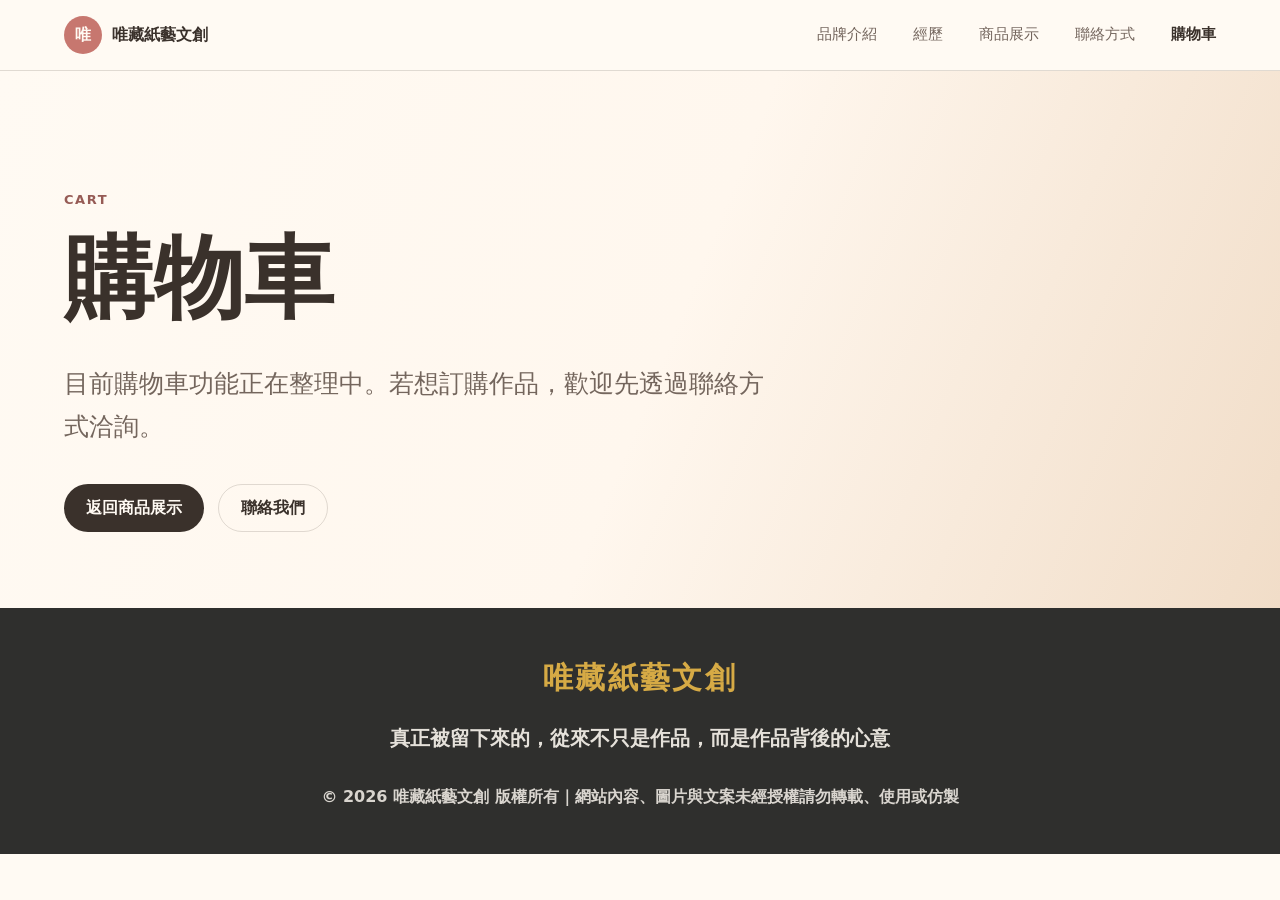
==== cart.html @ 9d41f766 "Add files via upload" ====
<!doctype html>
<html lang="zh-Hant">
  <head>
    <meta charset="utf-8" />
    <meta name="viewport" content="width=device-width, initial-scale=1" />
    <meta name="description" content="唯藏紙藝文創購物車頁面。" />
    <title>購物車｜唯藏紙藝文創</title>
    <link rel="stylesheet" href="./styles.css" />
  </head>
  <body>
    <header class="site-header">
      <a class="brand" href="./index.html#home"><span class="brand-mark">唯</span><span>唯藏紙藝文創</span></a>
      <nav class="site-nav" aria-label="主要導覽">
        <a href="./index.html#about">品牌介紹</a>
        <a href="./index.html#experience">經歷</a>
        <a href="./products.html">商品展示</a>
        <a href="./index.html#contact">聯絡方式</a>
        <a href="./cart.html" aria-current="page">購物車</a>
      </nav>
    </header>
    <main>
      <section class="page-hero cart-hero">
        <p class="eyebrow">Cart</p>
        <h1>購物車</h1>
        <p class="lead">目前購物車功能正在整理中。若想訂購作品，歡迎先透過聯絡方式洽詢。</p>
        <div class="actions">
          <a class="button primary" href="./products.html">返回商品展示</a>
          <a class="button secondary" href="./index.html#contact">聯絡我們</a>
        </div>
      </section>
    </main>
    <footer class="site-footer">
      <p class="footer-brand">唯藏紙藝文創</p>
      <p class="footer-line">真正被留下來的，從來不只是作品，而是作品背後的心意</p>
      <p class="footer-copyright">© 2026 唯藏紙藝文創 版權所有｜網站內容、圖片與文案未經授權請勿轉載、使用或仿製</p>
    </footer>
  </body>
</html>
---- styles.css ----
:root{--paper:#fffaf3;--cream:#fff2e2;--ink:#3a312b;--muted:#74665d;--rose:#c7776f;--rose-dark:#965b55;--sage:#829072;--line:rgba(67,49,38,.16);--shadow:0 20px 60px rgba(83,55,33,.13)}*{box-sizing:border-box}html{scroll-behavior:smooth}body{margin:0;background:var(--paper);color:var(--ink);font-family:"Noto Sans TC","Microsoft JhengHei",system-ui,sans-serif;line-height:1.7}img{display:block;max-width:100%}a{color:inherit;text-decoration:none}.site-header{position:sticky;top:0;z-index:5;display:flex;align-items:center;justify-content:space-between;gap:24px;padding:16px clamp(20px,5vw,72px);background:rgba(255,250,243,.9);border-bottom:1px solid var(--line);backdrop-filter:blur(16px)}.brand{display:inline-flex;align-items:center;gap:10px;font-weight:700}.brand-mark{display:grid;width:38px;height:38px;place-items:center;border-radius:50%;background:var(--rose);color:#fffaf3}.site-nav{display:flex;gap:clamp(16px,3vw,36px);color:var(--muted);font-size:15px}.hero{display:grid;grid-template-columns:minmax(0,.9fr) minmax(320px,1.1fr);gap:clamp(28px,6vw,84px);align-items:center;min-height:calc(100vh - 72px);padding:clamp(64px,8vw,112px) clamp(20px,5vw,72px);background:linear-gradient(112deg,#fffaf3 0%,#fff7ee 48%,#f1ddc8 100%)}.hero-copy{max-width:620px}.eyebrow{margin:0 0 12px;color:var(--rose-dark);font-size:13px;font-weight:700;letter-spacing:.12em;text-transform:uppercase}h1,h2,h3{margin:0;font-family:"Noto Serif TC","PMingLiU",serif;line-height:1.25}h1{font-size:clamp(48px,7vw,92px)}h2{font-size:clamp(30px,4vw,52px)}h3{font-size:22px}.lead{margin:28px 0 0;color:var(--muted);font-size:clamp(19px,2vw,25px)}.actions{display:flex;flex-wrap:wrap;gap:14px;margin-top:36px}.button{display:inline-flex;align-items:center;justify-content:center;min-height:48px;padding:0 22px;border-radius:999px;font-weight:700}.button.primary{background:var(--ink);color:var(--paper)}.button.secondary{border:1px solid var(--line)}.hero-image{filter:drop-shadow(0 28px 42px rgba(103,71,47,.16))}.section{padding:clamp(72px,10vw,128px) clamp(20px,5vw,72px)}.about{background:#fff6ec}.two-column{display:grid;grid-template-columns:repeat(2,minmax(0,1fr));gap:clamp(24px,6vw,84px);max-width:1120px;margin-top:32px;color:var(--muted);font-size:18px}
.experience {
  background: #fffaf3;
}

.experience-list {
  display: grid;
  grid-template-columns: repeat(3, minmax(0, 1fr));
  gap: 22px;
  margin-top: 38px;
}

.experience-list article {
  min-height: 220px;
  padding: 28px;
  border: 1px solid var(--line);
  border-radius: 8px;
  background: #fffdf9;
}

.experience-list span {
  display: inline-flex;
  margin-bottom: 18px;
  color: var(--rose-dark);
  font-weight: 700;
}

.experience-list p {
  margin: 12px 0 0;
  color: var(--muted);
}
.product-grid{display:grid;grid-template-columns:repeat(3,minmax(0,1fr));gap:22px;margin-top:38px}.product-card{overflow:hidden;border:1px solid var(--line);border-radius:8px;background:#fffdf9;box-shadow:var(--shadow)}.product-card img{width:100%;height:auto;max-height:620px;object-fit:contain;background:var(--cream)}.product-card h3,.product-card p{margin-right:24px;margin-left:24px}.product-card h3{margin-top:24px}.product-card p{margin-top:12px;margin-bottom:28px;color:var(--muted)}.contact{display:grid;grid-template-columns:minmax(0,1.1fr) minmax(260px,.9fr);gap:clamp(28px,6vw,80px);background:#efe7d9}.contact p{max-width:650px;color:var(--muted)}address{display:grid;gap:12px;align-content:center;font-style:normal}address a{padding:16px 0;border-bottom:1px solid rgba(59,51,45,.18);font-size:18px;font-weight:700}.site-footer{padding:44px clamp(20px,5vw,72px);background:#2f2f2d;color:rgba(255,250,243,.86);text-align:center;font-size:14px}.site-footer p{margin:0}.footer-brand{color:#d6aa45;font-family:"Noto Serif TC","PMingLiU",serif;font-size:30px;font-weight:700;letter-spacing:.08em}.footer-line{margin-top:18px!important;color:rgba(255,250,243,.88);font-size:20px;font-weight:700}.footer-copyright{margin-top:28px!important;color:rgba(255,250,243,.82);font-size:16px;font-weight:700}@media (max-width:860px){.site-header{align-items:flex-start;flex-direction:column}.site-nav{flex-wrap:wrap}.hero,.two-column,.experience-list,.product-grid,.contact{grid-template-columns:1fr}.hero{min-height:auto}}@media (max-width:520px){.actions{display:grid}.button{width:100%}}

.product-preview {
  background: #fffaf3;
}

.preview-text {
  max-width: 680px;
  margin: 20px 0 28px;
  color: var(--muted);
  font-size: 18px;
}

.page-hero {
  padding: clamp(72px, 10vw, 118px) clamp(20px, 5vw, 72px) clamp(44px, 7vw, 76px);
  background: linear-gradient(112deg, #fffaf3 0%, #fff7ee 52%, #f1ddc8 100%);
}

.page-hero .lead {
  max-width: 720px;
}

.site-nav a[aria-current="page"] {
  color: var(--ink);
  font-weight: 700;
}
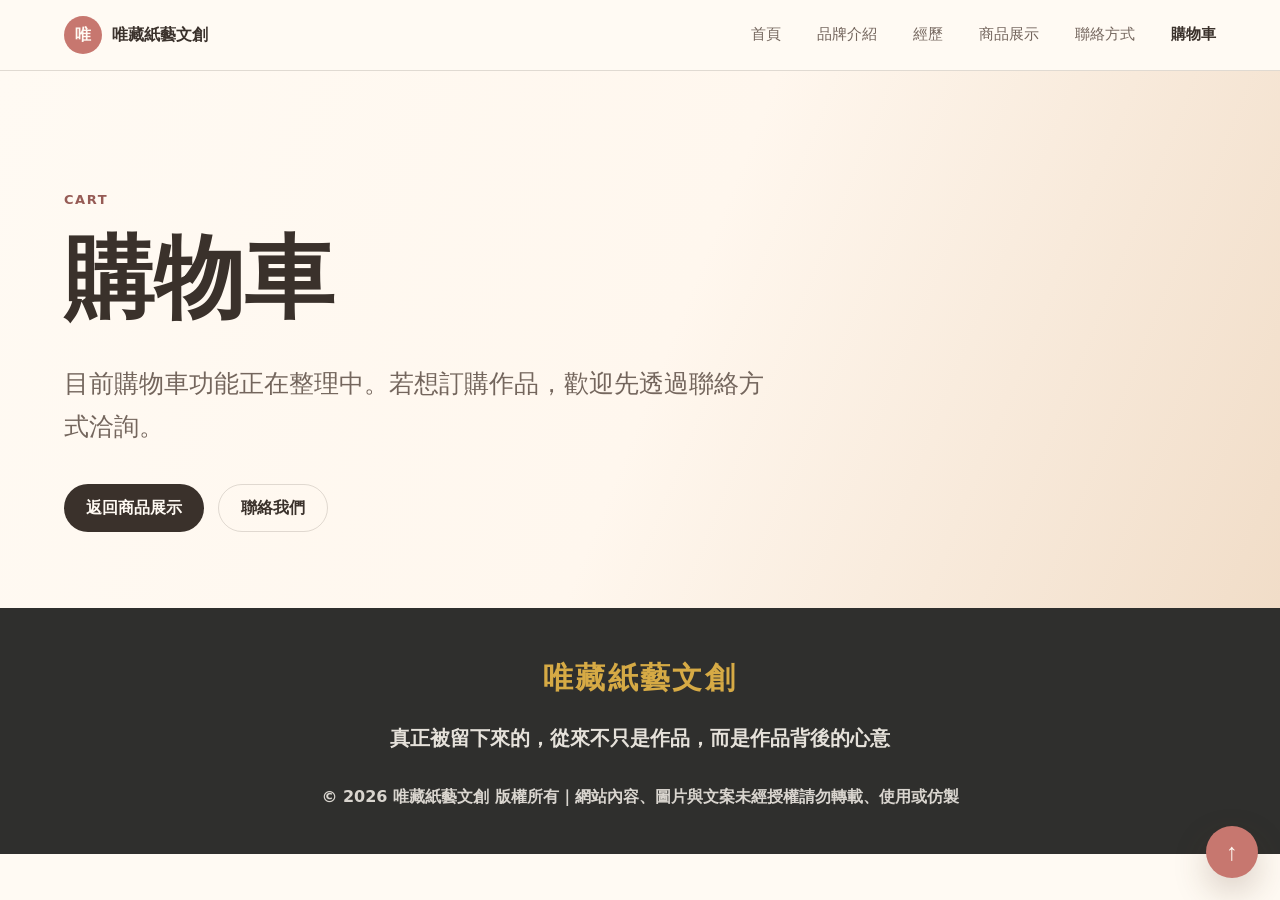
==== commit 2b27808c: "Add files via upload" ====
--- a/cart.html
+++ b/cart.html
@@ -11,6 +11,7 @@
     <header class="site-header">
       <a class="brand" href="./index.html#home"><span class="brand-mark">唯</span><span>唯藏紙藝文創</span></a>
       <nav class="site-nav" aria-label="主要導覽">
+        <a href="./index.html#home">首頁</a>
         <a href="./index.html#about">品牌介紹</a>
         <a href="./index.html#experience">經歷</a>
         <a href="./products.html">商品展示</a>
@@ -34,5 +35,7 @@
       <p class="footer-line">真正被留下來的，從來不只是作品，而是作品背後的心意</p>
       <p class="footer-copyright">© 2026 唯藏紙藝文創 版權所有｜網站內容、圖片與文案未經授權請勿轉載、使用或仿製</p>
     </footer>
+    <button class="back-to-top" type="button" aria-label="回到置頂" data-back-to-top>↑</button>
+    <script src="./script.js"></script>
   </body>
 </html>
--- a/styles.css
+++ b/styles.css
@@ -29,7 +29,7 @@
   margin: 12px 0 0;
   color: var(--muted);
 }
-.product-grid{display:grid;grid-template-columns:repeat(3,minmax(0,1fr));gap:22px;margin-top:38px}.product-card{overflow:hidden;border:1px solid var(--line);border-radius:8px;background:#fffdf9;box-shadow:var(--shadow)}.product-card img{width:100%;height:auto;max-height:620px;object-fit:contain;background:var(--cream)}.product-card h3,.product-card p{margin-right:24px;margin-left:24px}.product-card h3{margin-top:24px}.product-card p{margin-top:12px;margin-bottom:28px;color:var(--muted)}.contact{display:grid;grid-template-columns:minmax(0,1.1fr) minmax(260px,.9fr);gap:clamp(28px,6vw,80px);background:#efe7d9}.contact p{max-width:650px;color:var(--muted)}address{display:grid;gap:12px;align-content:center;font-style:normal}address a{padding:16px 0;border-bottom:1px solid rgba(59,51,45,.18);font-size:18px;font-weight:700}.site-footer{padding:44px clamp(20px,5vw,72px);background:#2f2f2d;color:rgba(255,250,243,.86);text-align:center;font-size:14px}.site-footer p{margin:0}.footer-brand{color:#d6aa45;font-family:"Noto Serif TC","PMingLiU",serif;font-size:30px;font-weight:700;letter-spacing:.08em}.footer-line{margin-top:18px!important;color:rgba(255,250,243,.88);font-size:20px;font-weight:700}.footer-copyright{margin-top:28px!important;color:rgba(255,250,243,.82);font-size:16px;font-weight:700}@media (max-width:860px){.site-header{align-items:flex-start;flex-direction:column}.site-nav{flex-wrap:wrap}.hero,.two-column,.experience-list,.product-grid,.contact{grid-template-columns:1fr}.hero{min-height:auto}}@media (max-width:520px){.actions{display:grid}.button{width:100%}}
+.product-grid{display:grid;grid-template-columns:repeat(3,minmax(0,1fr));gap:22px;margin-top:38px}.product-card{overflow:hidden;border:1px solid var(--line);border-radius:8px;background:#fffdf9;box-shadow:var(--shadow)}.product-card img{width:100%;height:auto;object-fit:contain;object-position:center;background:var(--cream)}.product-card h3,.product-card p{margin-right:24px;margin-left:24px}.product-card h3{margin-top:24px}.product-card p{margin-top:12px;margin-bottom:28px;color:var(--muted)}.contact{display:grid;grid-template-columns:minmax(0,1.1fr) minmax(260px,.9fr);gap:clamp(28px,6vw,80px);background:#efe7d9}.contact p{max-width:650px;color:var(--muted)}.site-footer{padding:44px clamp(20px,5vw,72px);background:#2f2f2d;color:rgba(255,250,243,.86);text-align:center;font-size:14px}.site-footer p{margin:0}.footer-brand{color:#d6aa45;font-family:"Noto Serif TC","PMingLiU",serif;font-size:30px;font-weight:700;letter-spacing:.08em}.footer-line{margin-top:18px!important;color:rgba(255,250,243,.88);font-size:20px;font-weight:700}.footer-copyright{margin-top:28px!important;color:rgba(255,250,243,.82);font-size:16px;font-weight:700}@media (max-width:860px){.site-header{align-items:flex-start;flex-direction:column}.site-nav{flex-wrap:wrap}.hero,.two-column,.experience-list,.product-grid,.contact{grid-template-columns:1fr}.hero{min-height:auto}}@media (max-width:520px){.actions{display:grid}.button{width:100%}}
 
 .product-preview {
   background: #fffaf3;
@@ -55,3 +55,85 @@
   color: var(--ink);
   font-weight: 700;
 }
+
+.social-contact {
+  display: grid;
+  grid-template-columns: 1fr;
+  gap: 14px;
+  align-content: center;
+  font-style: normal;
+}
+
+.social-link {
+  display: inline-flex;
+  align-items: center;
+  gap: 14px;
+  min-height: 58px;
+  padding: 10px 0;
+  border-bottom: 1px solid rgba(59,51,45,.18);
+  color: var(--ink);
+  font-size: 18px;
+  font-weight: 700;
+}
+
+.social-icon {
+  display: inline-grid;
+  width: 40px;
+  height: 40px;
+  flex: 0 0 40px;
+  place-items: center;
+  border-radius: 50%;
+  color: #fff;
+  font-weight: 800;
+  line-height: 1;
+}
+
+.social-icon svg {
+  width: 22px;
+  height: 22px;
+  fill: none;
+  stroke: currentColor;
+  stroke-width: 2;
+}
+
+.facebook .social-icon {
+  background: #1877f2;
+  font-family: Arial, sans-serif;
+  font-size: 28px;
+}
+
+.instagram .social-icon {
+  background: #d9367f;
+}
+
+.line .social-icon {
+  background: #06c755;
+  font-size: 11px;
+  letter-spacing: 0;
+}
+
+.back-to-top {
+  position: fixed;
+  right: 22px;
+  bottom: 22px;
+  z-index: 999;
+  display: grid;
+  width: 52px;
+  height: 52px;
+  place-items: center;
+  border: 0;
+  border-radius: 50%;
+  background: var(--rose);
+  color: #fffaf3;
+  box-shadow: 0 14px 34px rgba(83,55,33,.22);
+  cursor: pointer;
+  font-size: 24px;
+  font-weight: 800;
+  opacity: 1;
+  pointer-events: auto;
+  transform: translateY(0);
+}
+
+.back-to-top.is-visible {
+  opacity: 1;
+}
